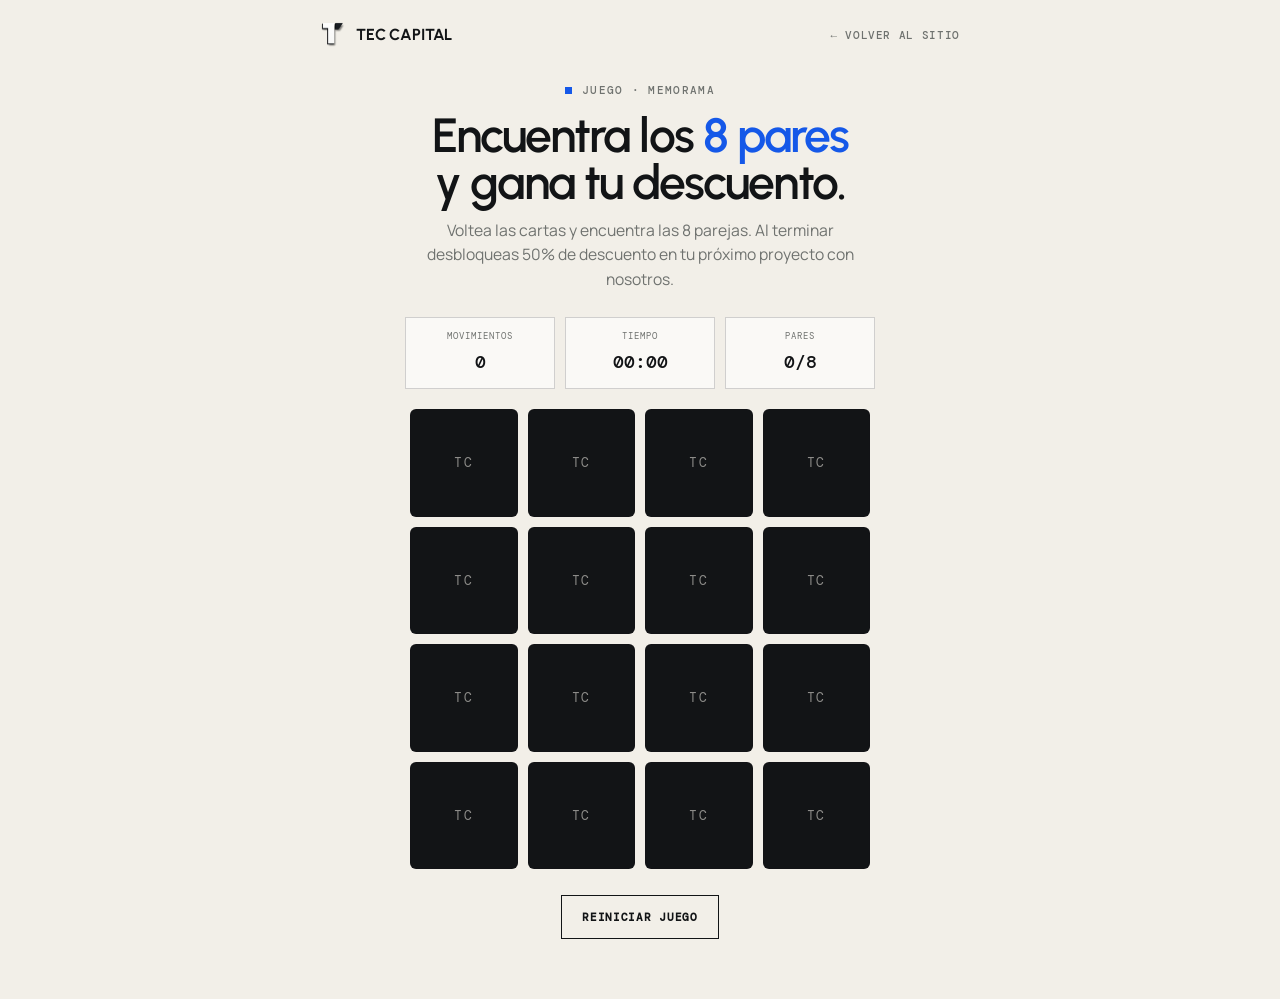
==== juego/index.html @ 1ab1e774 "Add files via upload" ====
<!DOCTYPE html>
<html lang="es-MX">
<head>
<meta charset="UTF-8">
<meta name="viewport" content="width=device-width, initial-scale=1, viewport-fit=cover">
<meta name="theme-color" content="#f2efe8">
<title>Memorama TEC CAPITAL — Gana 50% de descuento</title>
<meta name="description" content="Encuentra los 8 pares y desbloquea 50% de descuento en tu próximo proyecto con TEC CAPITAL.">
<meta name="robots" content="noindex">
<link rel="icon" type="image/png" href="../assets/img/logo-t-hd.png">
<link rel="preconnect" href="https://fonts.googleapis.com">
<link rel="preconnect" href="https://fonts.gstatic.com" crossorigin>
<link href="https://fonts.googleapis.com/css2?family=DM+Mono:wght@300;400;500&family=Manrope:wght@400;500;600;700&family=Urbanist:wght@500;600;700&display=swap" rel="stylesheet">
<style>
  :root{
    --paper:#f2efe8; --paper-deep:#e7e3db; --white:#faf9f6;
    --ink:#121416; --ink-soft:#282c30; --blue:#1558e8; --blue-dark:#0d41b5;
    --muted:#6f726f; --line:rgba(18,20,22,.18); --line-soft:rgba(18,20,22,.1);
    --sans:'Manrope',sans-serif; --display:'Urbanist',sans-serif; --mono:'DM Mono',monospace;
    --wrap:640px; --ease:cubic-bezier(.2,.76,.22,1);
  }
  *,*::before,*::after{box-sizing:border-box;}
  html{scroll-behavior:smooth;}
  body{
    margin:0; min-width:320px; min-height:100vh; overflow-x:hidden;
    color:var(--ink); background:var(--paper); font-family:var(--sans);
    font-size:16px; line-height:1.55; -webkit-font-smoothing:antialiased;
    display:flex; flex-direction:column;
  }
  a{color:inherit; text-decoration:none;}
  button{color:inherit; font:inherit; cursor:pointer;}
  img{display:block; max-width:100%;}
  ::selection{color:#fff; background:var(--blue);}
  :focus-visible{outline:2px solid var(--blue); outline-offset:3px;}
  .wrap{width:min(var(--wrap), calc(100% - 40px)); margin-inline:auto;}

  header{padding:22px 0 10px;}
  .brand{display:inline-flex; align-items:center; gap:10px; font-family:var(--display); font-weight:700; font-size:1rem; letter-spacing:-.01em;}
  .brand img{width:26px; height:26px;}
  .back{margin-left:auto; font:500 .68rem var(--mono); text-transform:uppercase; letter-spacing:.06em; color:var(--muted); display:inline-flex; align-items:center; gap:6px;}
  .back:hover{color:var(--ink);}
  header .wrap{display:flex; align-items:center; justify-content:space-between;}

  main{flex:1; padding:18px 0 60px;}

  .intro{text-align:center; margin-bottom:26px;}
  .eyebrow{display:inline-flex; align-items:center; gap:10px; margin-bottom:16px; font:500 .68rem/1 var(--mono); letter-spacing:.12em; text-transform:uppercase; color:var(--muted);}
  .eyebrow::before{content:''; width:7px; height:7px; background:var(--blue);}
  h1{margin:0 0 12px; font-family:var(--display); font-weight:600; letter-spacing:-.04em; line-height:.98; font-size:clamp(2.1rem, 8vw, 3rem);}
  h1 em{color:var(--blue); font-style:normal;}
  .intro p{margin:0 auto; max-width:440px; color:var(--muted); font-size:.98rem;}

  .stats{display:flex; justify-content:center; gap:10px; margin:22px 0 20px;}
  .stat{flex:1; max-width:150px; padding:12px 8px; text-align:center; background:var(--white); border:1px solid var(--line);}
  .stat small{display:block; margin-bottom:6px; font:400 .58rem var(--mono); letter-spacing:.1em; text-transform:uppercase; color:var(--muted);}
  .stat span{font-family:var(--mono); font-size:1.15rem; font-weight:500;}

  .board{
    display:grid; grid-template-columns:repeat(4, 1fr); gap:10px;
    max-width:460px; margin:0 auto;
  }
  .card{
    position:relative; aspect-ratio:1/1; perspective:800px;
  }
  .card button{
    all:unset; position:absolute; inset:0; display:block; transform-style:preserve-3d;
    transition:transform .5s var(--ease); border-radius:6px;
  }
  .card.flipped button, .card.matched button{transform:rotateY(180deg);}
  .face{
    position:absolute; inset:0; display:flex; align-items:center; justify-content:center;
    backface-visibility:hidden; border-radius:6px; border:1px solid var(--line);
  }
  .face-back{
    background:var(--ink); color:var(--paper);
  }
  .face-back::after{content:'TC'; font-family:var(--mono); font-size:.8rem; letter-spacing:.1em; opacity:.55;}
  .face-front{
    background:var(--white); transform:rotateY(180deg);
  }
  .face-front svg{width:46%; height:46%; stroke:var(--ink); fill:none; stroke-width:1.6;}
  .card.matched .face-front{background:var(--blue);}
  .card.matched .face-front svg{stroke:#fff;}
  .card:not(.flipped):not(.matched) button:active{transform:scale(.96);}

  .again{
    display:block; margin:26px auto 0; padding:0 20px; min-height:44px; border:1px solid var(--ink);
    background:transparent; font:600 .7rem var(--mono); text-transform:uppercase; letter-spacing:.06em;
    transition:background .25s, color .25s;
  }
  .again:hover{background:var(--ink); color:var(--paper);}

  .overlay{
    position:fixed; inset:0; z-index:200; display:flex; align-items:center; justify-content:center;
    padding:20px; background:rgba(18,20,22,.72); opacity:0; pointer-events:none; transition:opacity .35s var(--ease);
  }
  .overlay.show{opacity:1; pointer-events:auto;}
  .modal{
    width:100%; max-width:420px; background:var(--paper); border:1px solid var(--ink);
    padding:34px 28px 28px; text-align:center; transform:translateY(16px) scale(.98); transition:transform .35s var(--ease);
  }
  .overlay.show .modal{transform:none;}
  .modal .badge{display:inline-flex; align-items:center; gap:8px; margin-bottom:16px; padding:6px 12px; background:var(--blue); color:#fff; font:600 .68rem var(--mono); letter-spacing:.08em; text-transform:uppercase;}
  .modal h2{margin:0 0 10px; font-family:var(--display); font-weight:700; letter-spacing:-.03em; font-size:clamp(2rem, 8vw, 2.5rem); line-height:.98;}
  .modal h2 span{color:var(--blue);}
  .modal p{margin:0 0 18px; color:var(--muted); font-size:.92rem;}
  .code{
    margin:0 0 22px; padding:14px 10px; background:var(--white); border:1px dashed var(--line);
    font:500 1.1rem var(--mono); letter-spacing:.08em;
  }
  .code small{display:block; margin-bottom:6px; font:400 .58rem var(--mono); letter-spacing:.1em; text-transform:uppercase; color:var(--muted);}
  .modal-actions{display:flex; flex-direction:column; gap:10px;}
  .wa-btn{
    display:flex; align-items:center; justify-content:center; gap:10px; min-height:50px; padding:0 18px;
    background:var(--ink); color:#fff; font:600 .74rem var(--mono); text-transform:uppercase; letter-spacing:.04em;
    transition:background .25s, transform .25s;
  }
  .wa-btn:hover{background:var(--blue); transform:translateY(-2px);}
  .wa-btn svg{width:18px; height:18px; fill:currentColor; flex-shrink:0;}
  .replay{margin-top:14px; font:500 .68rem var(--mono); text-transform:uppercase; letter-spacing:.06em; color:var(--muted); text-decoration:underline; text-underline-offset:3px;}
  .replay:hover{color:var(--ink);}

  @media (max-width:480px){
    .board{gap:8px;}
    .stat{padding:10px 6px;}
  }
</style>
</head>
<body>

<header>
  <div class="wrap">
    <a class="brand" href="../index.html"><img src="../assets/img/logo-t-hd.png" alt=""> TEC CAPITAL</a>
    <a class="back" href="../index.html#contacto">← Volver al sitio</a>
  </div>
</header>

<main>
  <div class="wrap">
    <div class="intro">
      <span class="eyebrow">Juego · Memorama</span>
      <h1>Encuentra los <em>8 pares</em><br>y gana tu descuento.</h1>
      <p>Voltea las cartas y encuentra las 8 parejas. Al terminar desbloqueas 50% de descuento en tu próximo proyecto con nosotros.</p>
    </div>

    <div class="stats">
      <div class="stat"><small>Movimientos</small><span id="moves">0</span></div>
      <div class="stat"><small>Tiempo</small><span id="time">00:00</span></div>
      <div class="stat"><small>Pares</small><span id="pairs">0/8</span></div>
    </div>

    <div class="board" id="board"></div>

    <button class="again" id="restartBtn" type="button">Reiniciar juego</button>
  </div>
</main>

<div class="overlay" id="overlay">
  <div class="modal">
    <span class="badge">¡Ganaste!</span>
    <h2>50% <span>de descuento</span></h2>
    <p>Completaste el memorama en <strong id="finalMoves">0</strong> movimientos y <strong id="finalTime">00:00</strong>. Muestra este código y escríbenos para aplicarlo a tu próximo proyecto.</p>
    <div class="code"><small>Tu código</small><span id="promoCode">TC50-0000</span></div>
    <div class="modal-actions">
      <a class="wa-btn" id="wa1" href="#" target="_blank" rel="noopener">
        <svg viewBox="0 0 24 24"><path d="M17.472 14.382c-.297-.149-1.758-.867-2.03-.967-.273-.099-.471-.148-.67.15-.197.297-.767.966-.94 1.164-.173.199-.347.223-.644.075-.297-.15-1.255-.463-2.39-1.475-.883-.788-1.48-1.761-1.653-2.059-.173-.297-.018-.458.13-.606.134-.133.298-.347.446-.52.149-.174.198-.298.298-.497.099-.198.05-.371-.025-.52-.075-.149-.669-1.612-.916-2.207-.242-.579-.487-.5-.669-.51-.173-.008-.371-.01-.57-.01-.198 0-.52.074-.792.372-.272.297-1.04 1.016-1.04 2.479 0 1.462 1.065 2.875 1.213 3.074.149.198 2.096 3.2 5.077 4.487.709.306 1.262.489 1.694.625.712.227 1.36.195 1.871.118.571-.085 1.758-.719 2.006-1.413.248-.694.248-1.289.173-1.413-.074-.124-.272-.198-.57-.347z"/><path d="M12 0C5.373 0 0 5.373 0 12c0 2.138.563 4.14 1.535 5.874L0 24l6.29-1.508A11.95 11.95 0 0012 24c6.627 0 12-5.373 12-12S18.627 0 12 0zm0 21.818a9.814 9.814 0 01-5.058-1.4l-.361-.214-3.735.896.944-3.653-.235-.374A9.817 9.817 0 012.182 12C2.182 6.57 6.57 2.182 12 2.182S21.818 6.57 21.818 12 17.43 21.818 12 21.818z"/></svg>
        Escribir al +52 236 111 2213
      </a>
      <a class="wa-btn" id="wa2" href="#" target="_blank" rel="noopener">
        <svg viewBox="0 0 24 24"><path d="M17.472 14.382c-.297-.149-1.758-.867-2.03-.967-.273-.099-.471-.148-.67.15-.197.297-.767.966-.94 1.164-.173.199-.347.223-.644.075-.297-.15-1.255-.463-2.39-1.475-.883-.788-1.48-1.761-1.653-2.059-.173-.297-.018-.458.13-.606.134-.133.298-.347.446-.52.149-.174.198-.298.298-.497.099-.198.05-.371-.025-.52-.075-.149-.669-1.612-.916-2.207-.242-.579-.487-.5-.669-.51-.173-.008-.371-.01-.57-.01-.198 0-.52.074-.792.372-.272.297-1.04 1.016-1.04 2.479 0 1.462 1.065 2.875 1.213 3.074.149.198 2.096 3.2 5.077 4.487.709.306 1.262.489 1.694.625.712.227 1.36.195 1.871.118.571-.085 1.758-.719 2.006-1.413.248-.694.248-1.289.173-1.413-.074-.124-.272-.198-.57-.347z"/><path d="M12 0C5.373 0 0 5.373 0 12c0 2.138.563 4.14 1.535 5.874L0 24l6.29-1.508A11.95 11.95 0 0012 24c6.627 0 12-5.373 12-12S18.627 0 12 0zm0 21.818a9.814 9.814 0 01-5.058-1.4l-.361-.214-3.735.896.944-3.653-.235-.374A9.817 9.817 0 012.182 12C2.182 6.57 6.57 2.182 12 2.182S21.818 6.57 21.818 12 17.43 21.818 12 21.818z"/></svg>
        Escribir al +52 238 147 9821
      </a>
    </div>
    <a class="replay" id="replayBtn" href="#">Jugar otra vez</a>
  </div>
</div>

<script>
(() => {
  // 8 iconos de línea, estilo minimal, coherentes con la marca
  const icons = [
    '<path d="M8 4 3 12l5 8"/><path d="M16 4l5 8-5 8"/>',                                   // code
    '<circle cx="12" cy="12" r="8"/><path d="M12 8v4l3 2"/>',                                  // reloj / velocidad
    '<path d="M4 17l4-8 4 5 3-4 5 7"/>',                                                       // gráfica
    '<rect x="4" y="4" width="16" height="16" rx="2"/><path d="M9 9h6v6H9z"/>',                 // chip
    '<path d="M12 3l2.5 6.5L21 12l-6.5 2.5L12 21l-2.5-6.5L3 12l6.5-2.5z"/>',                    // spark
    '<path d="M4 20 20 4M4 4l16 16"/><circle cx="12" cy="12" r="9"/>',                          // target/red
    '<path d="M6 3v6l-3 3 3 3v6M18 3v6l3 3-3 3v6"/>',                                           // brackets
    '<path d="M12 2 3 7v6c0 5 4 8 9 9 5-1 9-4 9-9V7z"/>'                                        // escudo
  ];

  const board = document.getElementById('board');
  const movesEl = document.getElementById('moves');
  const timeEl = document.getElementById('time');
  const pairsEl = document.getElementById('pairs');
  const overlay = document.getElementById('overlay');

  let cards = [], flipped = [], matched = 0, moves = 0, seconds = 0, timer = null, lock = false, started = false;

  function shuffle(arr){
    for(let i = arr.length - 1; i > 0; i--){
      const j = Math.floor(Math.random() * (i + 1));
      [arr[i], arr[j]] = [arr[j], arr[i]];
    }
    return arr;
  }

  function pad(n){ return n.toString().padStart(2, '0'); }

  function tick(){
    seconds++;
    timeEl.textContent = pad(Math.floor(seconds / 60)) + ':' + pad(seconds % 60);
  }

  function buildBoard(){
    board.innerHTML = '';
    flipped = []; matched = 0; moves = 0; seconds = 0; lock = false; started = false;
    movesEl.textContent = '0';
    timeEl.textContent = '00:00';
    pairsEl.textContent = '0/8';
    clearInterval(timer);

    const deck = shuffle([...icons, ...icons].map((svg, i) => ({ svg, key: i % icons.length })));
    cards = shuffle(deck);

    cards.forEach((item, idx) => {
      const cardEl = document.createElement('div');
      cardEl.className = 'card';
      cardEl.dataset.key = item.key;
      cardEl.dataset.idx = idx;
      cardEl.innerHTML = `
        <button type="button" aria-label="Carta">
          <span class="face face-back"></span>
          <span class="face face-front"><svg viewBox="0 0 24 24">${item.svg}</svg></span>
        </button>`;
      cardEl.querySelector('button').addEventListener('click', () => flipCard(cardEl));
      board.appendChild(cardEl);
    });
  }

  function flipCard(cardEl){
    if (lock || cardEl.classList.contains('flipped') || cardEl.classList.contains('matched')) return;
    if (!started){ started = true; timer = setInterval(tick, 1000); }

    cardEl.classList.add('flipped');
    flipped.push(cardEl);

    if (flipped.length === 2){
      lock = true;
      moves++;
      movesEl.textContent = moves;
      const [a, b] = flipped;
      if (a.dataset.key === b.dataset.key){
        setTimeout(() => {
          a.classList.add('matched');
          b.classList.add('matched');
          matched++;
          pairsEl.textContent = matched + '/8';
          flipped = [];
          lock = false;
          if (matched === 8) finishGame();
        }, 350);
      } else {
        setTimeout(() => {
          a.classList.remove('flipped');
          b.classList.remove('flipped');
          flipped = [];
          lock = false;
        }, 750);
      }
    }
  }

  function finishGame(){
    clearInterval(timer);
    document.getElementById('finalMoves').textContent = moves;
    document.getElementById('finalTime').textContent = timeEl.textContent;

    const code = 'TC50-' + Math.floor(1000 + Math.random() * 9000);
    document.getElementById('promoCode').textContent = code;

    const msg = encodeURIComponent(`Hola TEC CAPITAL, gané el memorama y tengo el código ${code} para mi 50% de descuento. Quiero platicarles mi proyecto.`);
    document.getElementById('wa1').href = `https://wa.me/5212361112213?text=${msg}`;
    document.getElementById('wa2').href = `https://wa.me/5212381479821?text=${msg}`;

    setTimeout(() => overlay.classList.add('show'), 400);
  }

  document.getElementById('restartBtn').addEventListener('click', buildBoard);
  document.getElementById('replayBtn').addEventListener('click', (e) => {
    e.preventDefault();
    overlay.classList.remove('show');
    buildBoard();
  });

  buildBoard();
})();
</script>
</body>
</html>
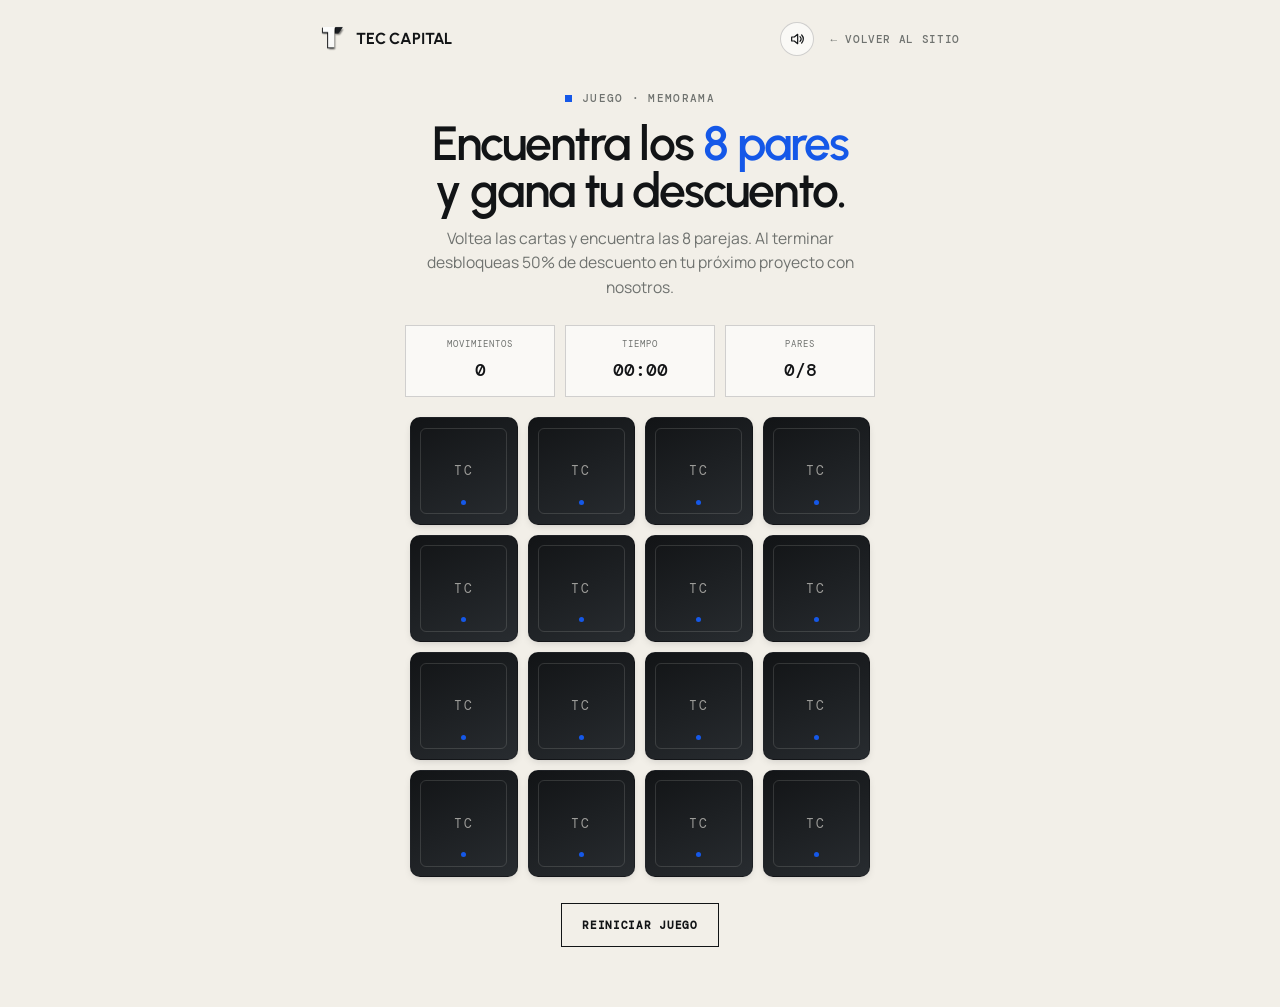
==== commit 8fccbd62: "Add files via upload" ====
--- a/juego/index.html
+++ b/juego/index.html
@@ -37,9 +37,21 @@
   header{padding:22px 0 10px;}
   .brand{display:inline-flex; align-items:center; gap:10px; font-family:var(--display); font-weight:700; font-size:1rem; letter-spacing:-.01em;}
   .brand img{width:26px; height:26px;}
-  .back{margin-left:auto; font:500 .68rem var(--mono); text-transform:uppercase; letter-spacing:.06em; color:var(--muted); display:inline-flex; align-items:center; gap:6px;}
+  .header-actions{margin-left:auto; display:flex; align-items:center; gap:16px;}
+  .back{font:500 .68rem var(--mono); text-transform:uppercase; letter-spacing:.06em; color:var(--muted); display:inline-flex; align-items:center; gap:6px;}
   .back:hover{color:var(--ink);}
   header .wrap{display:flex; align-items:center; justify-content:space-between;}
+  .sound-toggle{
+    display:inline-flex; align-items:center; justify-content:center; width:34px; height:34px;
+    border:1px solid var(--line); border-radius:50%; background:var(--white); flex-shrink:0;
+    transition:border-color .2s, background .2s, transform .2s;
+  }
+  .sound-toggle:hover{border-color:var(--ink); transform:translateY(-1px);}
+  .sound-toggle svg{width:16px; height:16px; stroke:var(--ink); fill:none; stroke-width:1.8; stroke-linecap:round; stroke-linejoin:round;}
+  .sound-toggle .icon-off{display:none;}
+  .sound-toggle.is-muted .icon-on{display:none;}
+  .sound-toggle.is-muted .icon-off{display:block;}
+  .sound-toggle.is-muted{background:var(--paper-deep);}
 
   main{flex:1; padding:18px 0 60px;}
 
@@ -64,23 +76,45 @@
   }
   .card button{
     all:unset; position:absolute; inset:0; display:block; transform-style:preserve-3d;
-    transition:transform .5s var(--ease); border-radius:6px;
+    transition:transform .5s var(--ease); border-radius:10px;
   }
   .card.flipped button, .card.matched button{transform:rotateY(180deg);}
   .face{
     position:absolute; inset:0; display:flex; align-items:center; justify-content:center;
-    backface-visibility:hidden; border-radius:6px; border:1px solid var(--line);
+    backface-visibility:hidden; border-radius:10px; border:1px solid var(--line);
+    box-shadow:0 3px 10px -4px rgba(18,20,22,.25);
+    overflow:hidden;
   }
   .face-back{
-    background:var(--ink); color:var(--paper);
-  }
-  .face-back::after{content:'TC'; font-family:var(--mono); font-size:.8rem; letter-spacing:.1em; opacity:.55;}
+    background:linear-gradient(155deg, var(--ink) 0%, var(--ink-soft) 100%);
+    color:var(--paper);
+  }
+  .face-back::before{
+    content:''; position:absolute; inset:9%; border:1px solid rgba(242,239,232,.14); border-radius:6px;
+  }
+  .face-back::after{content:'TC'; font-family:var(--mono); font-size:.8rem; letter-spacing:.14em; opacity:.6;}
+  .face-back .dot{position:absolute; bottom:18%; width:5px; height:5px; border-radius:50%; background:var(--blue);}
   .face-front{
     background:var(--white); transform:rotateY(180deg);
   }
-  .face-front svg{width:46%; height:46%; stroke:var(--ink); fill:none; stroke-width:1.6;}
-  .card.matched .face-front{background:var(--blue);}
-  .card.matched .face-front svg{stroke:#fff;}
+  .icon-badge{
+    width:64%; height:64%; border-radius:50%; display:flex; align-items:center; justify-content:center;
+    background:radial-gradient(circle at 32% 28%, #ffffff, #dde8fc 55%, #c2d4f7 100%);
+    box-shadow:inset 0 0 0 1px rgba(18,20,22,.07), 0 6px 14px -7px rgba(21,88,232,.45);
+    transition:background .3s, box-shadow .3s;
+  }
+  .icon-badge svg{width:52%; height:52%; stroke:var(--blue-dark); fill:none; stroke-width:1.8; stroke-linecap:round; stroke-linejoin:round;}
+  .card.matched .icon-badge{
+    background:radial-gradient(circle at 32% 28%, #5680f2, var(--blue-dark) 100%);
+    box-shadow:inset 0 0 0 1px rgba(255,255,255,.25), 0 0 0 4px rgba(21,88,232,.16), 0 10px 20px -6px rgba(13,65,181,.55);
+    animation:matchPulse .45s var(--ease);
+  }
+  .card.matched .icon-badge svg{stroke:#fff;}
+  @keyframes matchPulse{
+    0%{transform:scale(.86);}
+    55%{transform:scale(1.1);}
+    100%{transform:scale(1);}
+  }
   .card:not(.flipped):not(.matched) button:active{transform:scale(.96);}
 
   .again{
@@ -120,6 +154,16 @@
   .replay{margin-top:14px; font:500 .68rem var(--mono); text-transform:uppercase; letter-spacing:.06em; color:var(--muted); text-decoration:underline; text-underline-offset:3px;}
   .replay:hover{color:var(--ink);}
 
+  .confetti-layer{position:fixed; inset:0; z-index:210; pointer-events:none; overflow:hidden;}
+  .confetti-piece{
+    position:absolute; top:-12px; width:7px; height:13px; opacity:.95; border-radius:1px;
+    animation-name:confettiFall; animation-timing-function:cubic-bezier(.36,.15,.66,.9); animation-fill-mode:forwards;
+  }
+  @keyframes confettiFall{
+    0%{transform:translate(0,0) rotate(0deg); opacity:1;}
+    100%{transform:translate(var(--drift),108vh) rotate(var(--rot)); opacity:.85;}
+  }
+
   @media (max-width:480px){
     .board{gap:8px;}
     .stat{padding:10px 6px;}
@@ -131,7 +175,13 @@
 <header>
   <div class="wrap">
     <a class="brand" href="../index.html"><img src="../assets/img/logo-t-hd.png" alt=""> TEC CAPITAL</a>
-    <a class="back" href="../index.html#contacto">← Volver al sitio</a>
+    <div class="header-actions">
+      <button class="sound-toggle" id="soundToggle" type="button" aria-pressed="false" aria-label="Silenciar sonido">
+        <svg class="icon-on" viewBox="0 0 24 24"><path d="M4 9v6h4l5 4V5L8 9H4Z"/><path d="M16.5 8.5a5 5 0 0 1 0 7M19 6a8.5 8.5 0 0 1 0 12"/></svg>
+        <svg class="icon-off" viewBox="0 0 24 24"><path d="M4 9v6h4l5 4V5L8 9H4Z"/><path d="m16 9 5 6M21 9l-5 6"/></svg>
+      </button>
+      <a class="back" href="../index.html#contacto">← Volver al sitio</a>
+    </div>
   </div>
 </header>
 
@@ -175,18 +225,20 @@
   </div>
 </div>
 
+<div class="confetti-layer" id="confettiLayer" aria-hidden="true"></div>
+
 <script>
 (() => {
-  // 8 iconos de línea, estilo minimal, coherentes con la marca
+  // 8 iconos bold/duotone, coherentes con la marca (azul sobre badge degradado)
   const icons = [
-    '<path d="M8 4 3 12l5 8"/><path d="M16 4l5 8-5 8"/>',                                   // code
-    '<circle cx="12" cy="12" r="8"/><path d="M12 8v4l3 2"/>',                                  // reloj / velocidad
-    '<path d="M4 17l4-8 4 5 3-4 5 7"/>',                                                       // gráfica
-    '<rect x="4" y="4" width="16" height="16" rx="2"/><path d="M9 9h6v6H9z"/>',                 // chip
-    '<path d="M12 3l2.5 6.5L21 12l-6.5 2.5L12 21l-2.5-6.5L3 12l6.5-2.5z"/>',                    // spark
-    '<path d="M4 20 20 4M4 4l16 16"/><circle cx="12" cy="12" r="9"/>',                          // target/red
-    '<path d="M6 3v6l-3 3 3 3v6M18 3v6l3 3-3 3v6"/>',                                           // brackets
-    '<path d="M12 2 3 7v6c0 5 4 8 9 9 5-1 9-4 9-9V7z"/>'                                        // escudo
+    '<path d="M12 3c2.9 1.1 5.2 4.3 5.2 8.2 0 2.5-.9 4.5-1.9 5.9l-3.3-2-3.3 2c-1-1.4-1.9-3.4-1.9-5.9C6.8 7.3 9.1 4.1 12 3Z"/><circle cx="12" cy="10.4" r="1.5" fill="currentColor" stroke="none"/><path d="M9.6 17.3 8 21l2.3-.9M14.4 17.3 16 21l-2.3-.9"/>',   // cohete
+    '<path d="M13 2 5 14h5l-1 8 8-12h-5l1-8Z" stroke-linejoin="round"/>',                                                                                                                                                              // rayo
+    '<path d="M7.6 18a4 4 0 1 1 .6-7.96A5 5 0 0 1 18 8.6 4 4 0 0 1 17 18H7.6Z"/>',                                                                                                                                                     // nube
+    '<rect x="7" y="7" width="10" height="10" rx="2"/><path d="M9.7 9.7h4.6v4.6H9.7z"/><path d="M9 3v3M15 3v3M9 18v3M15 18v3M3 9h3M3 15h3M18 9h3M18 15h3"/>',                                                                          // chip
+    '<path d="m8 6-5.5 6L8 18M16 6l5.5 6L16 18"/>',                                                                                                                                                                                    // código
+    '<circle cx="12" cy="12" r="8.3"/><circle cx="12" cy="12" r="4.4"/><circle cx="12" cy="12" r="1" fill="currentColor" stroke="none"/>',                                                                                             // objetivo
+    '<path d="M6 3h12l3.5 6L12 21 2.5 9 6 3Z"/><path d="M2.5 9h19M9 3l3 6-3 12M15 3l-3 6 3 12"/>',                                                                                                                                     // diamante
+    '<path d="M12 2.5 4 6v6c0 5.2 3.6 8.6 8 9.5 4.4-.9 8-4.3 8-9.5V6l-8-3.5Z"/><path d="m8.7 12 2.3 2.3 4.3-4.3"/>'                                                                                                                    // escudo
   ];
 
   const board = document.getElementById('board');
@@ -194,6 +246,71 @@
   const timeEl = document.getElementById('time');
   const pairsEl = document.getElementById('pairs');
   const overlay = document.getElementById('overlay');
+  const confettiLayer = document.getElementById('confettiLayer');
+  const soundToggle = document.getElementById('soundToggle');
+
+  // --- Motor de sonido (Web Audio API, sin archivos externos) ---
+  const Sound = (() => {
+    let ctx = null;
+    let muted = localStorage.getItem('tc-game-muted') === '1';
+    soundToggle.classList.toggle('is-muted', muted);
+    soundToggle.setAttribute('aria-pressed', String(muted));
+
+    function getCtx(){
+      if (!ctx) ctx = new (window.AudioContext || window.webkitAudioContext)();
+      if (ctx.state === 'suspended') ctx.resume();
+      return ctx;
+    }
+    function tone(freq, start, duration, type, peak){
+      if (muted) return;
+      try {
+        const c = getCtx();
+        const osc = c.createOscillator();
+        const gain = c.createGain();
+        osc.type = type;
+        osc.frequency.setValueAtTime(freq, c.currentTime + start);
+        gain.gain.setValueAtTime(0, c.currentTime + start);
+        gain.gain.linearRampToValueAtTime(peak, c.currentTime + start + .015);
+        gain.gain.exponentialRampToValueAtTime(.0001, c.currentTime + start + duration);
+        osc.connect(gain).connect(c.destination);
+        osc.start(c.currentTime + start);
+        osc.stop(c.currentTime + start + duration + .03);
+      } catch (e) { /* audio no disponible, se ignora */ }
+    }
+    return {
+      flip(){ tone(520, 0, .09, 'triangle', .12); },
+      match(){ tone(660, 0, .12, 'sine', .16); tone(880, .09, .2, 'sine', .14); },
+      miss(){ tone(180, 0, .18, 'sawtooth', .09); },
+      win(){ [523.25, 659.25, 783.99, 1046.5].forEach((f, i) => tone(f, i * .11, .24, 'triangle', .15)); },
+      toggleMute(){
+        muted = !muted;
+        localStorage.setItem('tc-game-muted', muted ? '1' : '0');
+        soundToggle.classList.toggle('is-muted', muted);
+        soundToggle.setAttribute('aria-pressed', String(muted));
+        if (!muted) getCtx();
+        return muted;
+      }
+    };
+  })();
+  soundToggle.addEventListener('click', () => Sound.toggleMute());
+
+  function launchConfetti(){
+    const colors = ['#1558e8', '#0d41b5', '#f2efe8', '#ffffff'];
+    const frag = document.createDocumentFragment();
+    for (let i = 0; i < 30; i++){
+      const p = document.createElement('span');
+      p.className = 'confetti-piece';
+      p.style.left = Math.random() * 100 + '%';
+      p.style.background = colors[i % colors.length];
+      p.style.animationDelay = (Math.random() * .35) + 's';
+      p.style.animationDuration = (1.5 + Math.random() * 1.1) + 's';
+      p.style.setProperty('--rot', (Math.random() * 360) + 'deg');
+      p.style.setProperty('--drift', (Math.random() * 90 - 45) + 'px');
+      frag.appendChild(p);
+    }
+    confettiLayer.appendChild(frag);
+    setTimeout(() => { confettiLayer.innerHTML = ''; }, 3200);
+  }
 
   let cards = [], flipped = [], matched = 0, moves = 0, seconds = 0, timer = null, lock = false, started = false;
 
@@ -230,8 +347,8 @@
       cardEl.dataset.idx = idx;
       cardEl.innerHTML = `
         <button type="button" aria-label="Carta">
-          <span class="face face-back"></span>
-          <span class="face face-front"><svg viewBox="0 0 24 24">${item.svg}</svg></span>
+          <span class="face face-back"><span class="dot"></span></span>
+          <span class="face face-front"><span class="icon-badge"><svg viewBox="0 0 24 24">${item.svg}</svg></span></span>
         </button>`;
       cardEl.querySelector('button').addEventListener('click', () => flipCard(cardEl));
       board.appendChild(cardEl);
@@ -243,6 +360,7 @@
     if (!started){ started = true; timer = setInterval(tick, 1000); }
 
     cardEl.classList.add('flipped');
+    Sound.flip();
     flipped.push(cardEl);
 
     if (flipped.length === 2){
@@ -254,6 +372,7 @@
         setTimeout(() => {
           a.classList.add('matched');
           b.classList.add('matched');
+          Sound.match();
           matched++;
           pairsEl.textContent = matched + '/8';
           flipped = [];
@@ -262,6 +381,7 @@
         }, 350);
       } else {
         setTimeout(() => {
+          Sound.miss();
           a.classList.remove('flipped');
           b.classList.remove('flipped');
           flipped = [];
@@ -283,7 +403,8 @@
     document.getElementById('wa1').href = `https://wa.me/5212361112213?text=${msg}`;
     document.getElementById('wa2').href = `https://wa.me/5212381479821?text=${msg}`;
 
-    setTimeout(() => overlay.classList.add('show'), 400);
+    Sound.win();
+    setTimeout(() => { overlay.classList.add('show'); launchConfetti(); }, 400);
   }
 
   document.getElementById('restartBtn').addEventListener('click', buildBoard);
